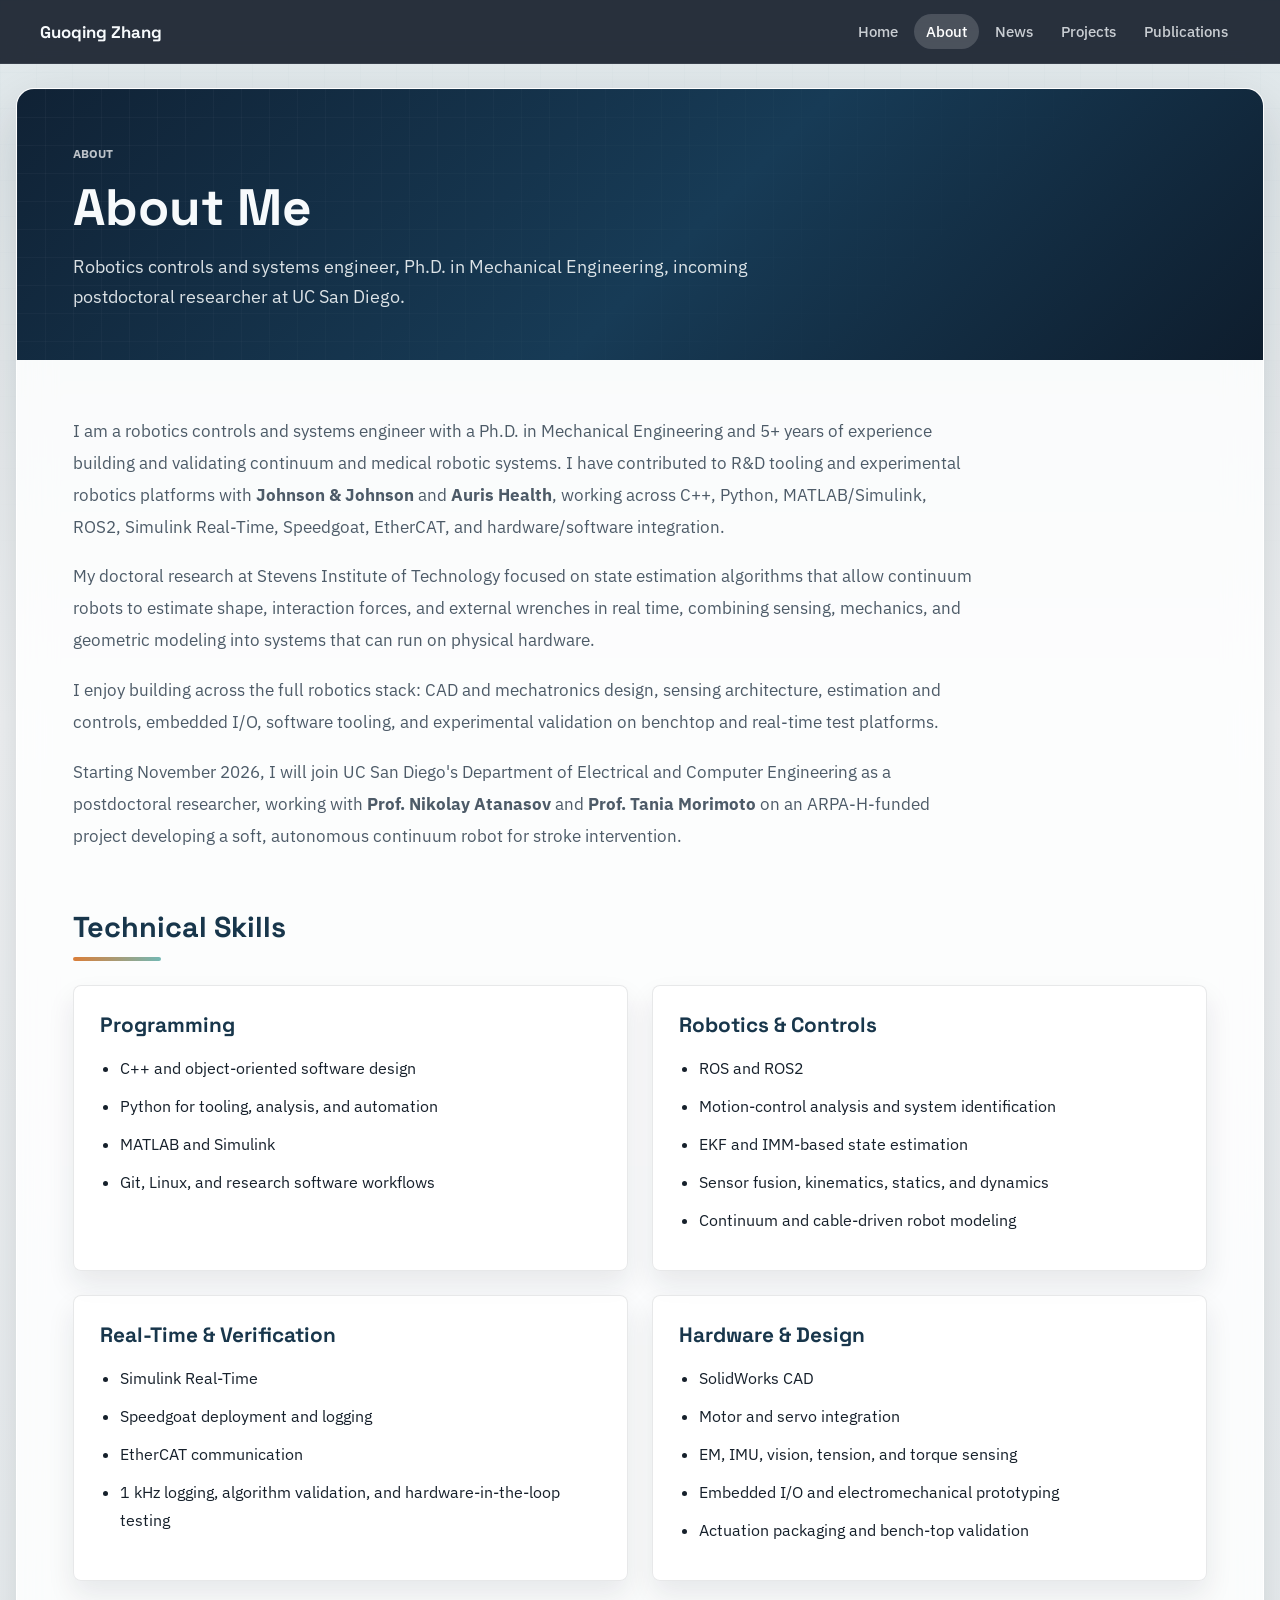
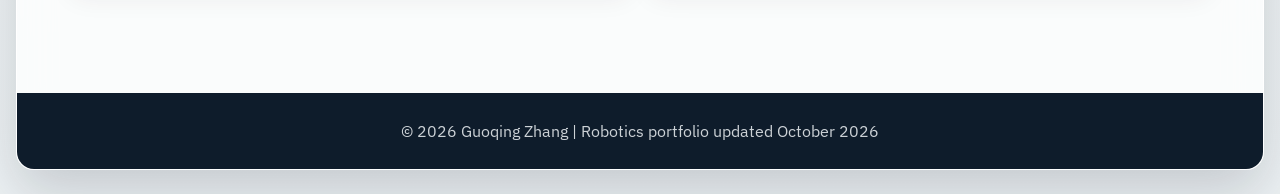
==== about.html @ 11a70479 "Split into multi-page site and update timeline with real milestones Restructures the single-page des" ====
<!DOCTYPE html>
<html lang="en">
<head>
    <meta charset="UTF-8">
    <meta name="viewport" content="width=device-width, initial-scale=1.0">
    <meta name="description" content="About Guoqing Zhang: Ph.D. in Mechanical Engineering, robotics controls and systems engineer, incoming postdoctoral researcher at UC San Diego.">
    <title>About | Guoqing Zhang</title>
    <link rel="icon" type="image/png" sizes="32x32" href="images/favicon-32.png">
    <link rel="icon" type="image/png" sizes="192x192" href="images/favicon-192.png">
    <link rel="apple-touch-icon" href="images/favicon-192.png">
    <meta property="og:type" content="website">
    <meta property="og:title" content="About | Guoqing Zhang">
    <meta property="og:description" content="Ph.D. in Mechanical Engineering building real-time estimation, control, and verification systems for continuum and medical robots.">
    <meta property="og:image" content="https://guoqingzhangwade.github.io/images/favicon-512.png">
    <meta property="og:url" content="https://guoqingzhangwade.github.io/about.html">
    <meta name="twitter:card" content="summary">
    <meta name="twitter:title" content="About | Guoqing Zhang">
    <meta name="twitter:image" content="https://guoqingzhangwade.github.io/images/favicon-512.png">
    <script>
        window.portfolioAnalytics = {
            goatcounterSite: "",
            allowLocal: false
        };
    </script>
    <script src="analytics.js"></script>
    <link rel="preconnect" href="https://fonts.googleapis.com">
    <link rel="preconnect" href="https://fonts.gstatic.com" crossorigin>
    <link href="https://fonts.googleapis.com/css2?family=IBM+Plex+Sans:wght@400;500;600;700&amp;family=Space+Grotesk:wght@500;700&amp;display=swap" rel="stylesheet">
    <link rel="stylesheet" href="style.css">
</head>
<body>
    <nav class="sitenav" aria-label="Site navigation">
        <div class="sitenav-inner">
            <a href="index.html" class="sitenav-brand">Guoqing Zhang</a>
            <div class="sitenav-links">
                <a href="index.html">Home</a>
                <a href="about.html" class="active" aria-current="page">About</a>
                <a href="news.html">News</a>
                <a href="projects.html">Projects</a>
                <a href="publications.html">Publications</a>
            </div>
        </div>
    </nav>
    <div class="container">
        <header class="page-header">
            <div class="page-header-inner">
                <p class="eyebrow">About</p>
                <h1>About Me</h1>
                <p class="page-lede">
                    Robotics controls and systems engineer, Ph.D. in Mechanical Engineering,
                    incoming postdoctoral researcher at UC San Diego.
                </p>
            </div>
        </header>

        <main class="content">
            <section class="about">
                <p>
                    I am a robotics controls and systems engineer with a Ph.D. in Mechanical Engineering
                    and 5+ years of experience building and validating continuum and medical robotic
                    systems. I have contributed to R&amp;D tooling and experimental robotics platforms with
                    <strong>Johnson &amp; Johnson</strong> and <strong>Auris Health</strong>, working across
                    C++, Python, MATLAB/Simulink, ROS2, Simulink Real-Time, Speedgoat, EtherCAT, and
                    hardware/software integration.
                </p>
                <p>
                    My doctoral research at Stevens Institute of Technology focused on state estimation
                    algorithms that allow continuum robots to estimate shape, interaction forces, and
                    external wrenches in real time, combining sensing, mechanics, and geometric modeling
                    into systems that can run on physical hardware.
                </p>
                <p>
                    I enjoy building across the full robotics stack: CAD and mechatronics design,
                    sensing architecture, estimation and controls, embedded I/O, software tooling, and
                    experimental validation on benchtop and real-time test platforms.
                </p>
                <p>
                    Starting November 2026, I will join UC San Diego's Department of Electrical and
                    Computer Engineering as a postdoctoral researcher, working with
                    <strong>Prof. Nikolay Atanasov</strong> and <strong>Prof. Tania Morimoto</strong> on an
                    ARPA-H-funded project developing a soft, autonomous continuum robot for stroke
                    intervention.
                </p>
            </section>

            <section class="skills-section">
                <h2>Technical Skills</h2>
                <div class="skills">
                    <div class="skill-category">
                        <h3>Programming</h3>
                        <ul>
                            <li>C++ and object-oriented software design</li>
                            <li>Python for tooling, analysis, and automation</li>
                            <li>MATLAB and Simulink</li>
                            <li>Git, Linux, and research software workflows</li>
                        </ul>
                    </div>
                    <div class="skill-category">
                        <h3>Robotics &amp; Controls</h3>
                        <ul>
                            <li>ROS and ROS2</li>
                            <li>Motion-control analysis and system identification</li>
                            <li>EKF and IMM-based state estimation</li>
                            <li>Sensor fusion, kinematics, statics, and dynamics</li>
                            <li>Continuum and cable-driven robot modeling</li>
                        </ul>
                    </div>
                    <div class="skill-category">
                        <h3>Real-Time &amp; Verification</h3>
                        <ul>
                            <li>Simulink Real-Time</li>
                            <li>Speedgoat deployment and logging</li>
                            <li>EtherCAT communication</li>
                            <li>1 kHz logging, algorithm validation, and hardware-in-the-loop testing</li>
                        </ul>
                    </div>
                    <div class="skill-category">
                        <h3>Hardware &amp; Design</h3>
                        <ul>
                            <li>SolidWorks CAD</li>
                            <li>Motor and servo integration</li>
                            <li>EM, IMU, vision, tension, and torque sensing</li>
                            <li>Embedded I/O and electromechanical prototyping</li>
                            <li>Actuation packaging and bench-top validation</li>
                        </ul>
                    </div>
                </div>
            </section>
        </main>

        <footer>
            <p>&copy; 2026 Guoqing Zhang | Robotics portfolio updated October 2026</p>
        </footer>
    </div>
</body>
</html>
---- style.css ----
﻿:root {
    --bg-deep: #0a1220;
    --bg-panel: #10263d;
    --bg-surface: #f4f7f8;
    --bg-card: rgba(255, 255, 255, 0.92);
    --bg-muted: #e7eef1;
    --text-main: #16202b;
    --text-soft: #4d5b68;
    --text-muted: #768390;
    --line: rgba(22, 32, 43, 0.1);
    --primary: #18364b;
    --secondary: #2e6c82;
    --accent: #db7e38;
    --accent-soft: #f3c08c;
    --mint: #73b8b4;
    --shadow-lg: 0 22px 56px rgba(10, 18, 32, 0.18);
    --shadow-md: 0 14px 28px rgba(17, 31, 45, 0.09);
    --radius-xl: 18px;
    --radius-lg: 8px;
    --radius-md: 8px;
    --radius-sm: 6px;
    --font-body: "IBM Plex Sans", "Segoe UI", sans-serif;
    --font-display: "Space Grotesk", "Segoe UI", sans-serif;
}

* {
    box-sizing: border-box;
    margin: 0;
    padding: 0;
}

html {
    scroll-behavior: smooth;
}

body {
    min-height: 100vh;
    font-family: var(--font-body);
    color: var(--text-main);
    background: linear-gradient(180deg, #dfe7ea 0%, #f5f7f8 40%, #edf2f4 100%);
}

body::before {
    content: "";
    position: fixed;
    inset: 0;
    pointer-events: none;
    background-image:
        linear-gradient(rgba(24, 54, 75, 0.04) 1px, transparent 1px),
        linear-gradient(90deg, rgba(24, 54, 75, 0.04) 1px, transparent 1px);
    background-size: 36px 36px;
    -webkit-mask-image: linear-gradient(180deg, rgba(0, 0, 0, 0.3), transparent 75%);
    mask-image: linear-gradient(180deg, rgba(0, 0, 0, 0.3), transparent 75%);
}

.sitenav {
    position: sticky;
    top: 0;
    z-index: 20;
    background: rgba(10, 18, 32, 0.86);
    backdrop-filter: blur(14px);
    border-bottom: 1px solid rgba(255, 255, 255, 0.08);
}

.sitenav-inner {
    width: min(1320px, calc(100% - 32px));
    margin: 0 auto;
    display: flex;
    align-items: center;
    justify-content: space-between;
    gap: 16px;
    padding: 14px 24px;
}

.sitenav-brand {
    font-family: var(--font-display);
    font-weight: 700;
    color: #f7fafc;
    text-decoration: none;
    font-size: 1.05rem;
    white-space: nowrap;
}

.sitenav-links {
    display: flex;
    flex-wrap: wrap;
    gap: 4px;
    min-width: 0;
}

.sitenav-links a {
    color: rgba(247, 250, 252, 0.78);
    text-decoration: none;
    font-size: 0.92rem;
    font-weight: 500;
    padding: 8px 12px;
    border-radius: 999px;
    transition: background 0.2s ease, color 0.2s ease;
}

.sitenav-links a:hover,
.sitenav-links a:focus-visible {
    background: rgba(255, 255, 255, 0.12);
    color: #f7fafc;
}

.sitenav-links a.active {
    background: rgba(255, 255, 255, 0.16);
    color: #fff;
}

.container {
    width: min(1320px, calc(100% - 32px));
    margin: 24px auto;
    background: rgba(255, 255, 255, 0.72);
    backdrop-filter: blur(18px);
    border: 1px solid rgba(255, 255, 255, 0.8);
    border-radius: var(--radius-xl);
    overflow: hidden;
    box-shadow: var(--shadow-lg);
}

section[id] {
    scroll-margin-top: 84px;
}

.hero {
    position: relative;
    display: grid;
    grid-template-columns: minmax(0, 1.8fr) minmax(280px, 0.9fr);
    gap: 32px;
    padding: 72px 56px;
    color: #f7fafc;
    background: linear-gradient(135deg, #102235 0%, #173b56 54%, #0e1d2d 100%);
}

.hero::before,
.page-header::before {
    content: "";
    position: absolute;
    inset: 0;
    background:
        linear-gradient(rgba(255, 255, 255, 0.08) 1px, transparent 1px),
        linear-gradient(90deg, rgba(255, 255, 255, 0.08) 1px, transparent 1px);
    background-size: 28px 28px;
    -webkit-mask-image: linear-gradient(135deg, rgba(0, 0, 0, 0.45), transparent 85%);
    mask-image: linear-gradient(135deg, rgba(0, 0, 0, 0.45), transparent 85%);
}

.page-header {
    position: relative;
    padding: 56px 56px 48px;
    color: #f7fafc;
    background: linear-gradient(135deg, #102235 0%, #173b56 54%, #0e1d2d 100%);
}

.page-header-inner {
    position: relative;
    z-index: 1;
    max-width: 760px;
}

.page-header .eyebrow {
    color: rgba(255, 255, 255, 0.72);
    margin-bottom: 14px;
}

.page-header h1 {
    font-family: var(--font-display);
    font-size: clamp(2.2rem, 4vw, 3.2rem);
    margin-bottom: 12px;
}

.page-lede {
    font-size: 1.1rem;
    line-height: 1.7;
    color: rgba(247, 250, 252, 0.88);
}

.header-content,
.hero-panel {
    position: relative;
    z-index: 1;
}

.eyebrow,
.company,
.card-label,
.item-label,
.panel-label {
    text-transform: uppercase;
    letter-spacing: 0;
    font-size: 0.78rem;
    font-weight: 700;
}

.eyebrow {
    color: rgba(255, 255, 255, 0.72);
    margin-bottom: 16px;
}

.hero-identity {
    display: flex;
    align-items: center;
    gap: 28px;
    margin-bottom: 20px;
}

.hero-photo {
    width: 128px;
    height: 128px;
    border-radius: 50%;
    object-fit: cover;
    border: 3px solid rgba(255, 255, 255, 0.22);
    box-shadow: var(--shadow-md);
    flex-shrink: 0;
}

.hero h1 {
    font-family: var(--font-display);
    font-size: clamp(3rem, 7vw, 5.4rem);
    line-height: 0.95;
    letter-spacing: 0;
    margin-bottom: 14px;
}

.tagline {
    max-width: 650px;
    font-size: 1.24rem;
    line-height: 1.7;
    color: rgba(247, 250, 252, 0.9);
    margin-bottom: 0;
}

.location {
    color: rgba(247, 250, 252, 0.72);
    margin-bottom: 28px;
}

.hero-highlights,
.links,
.tags {
    display: flex;
    flex-wrap: wrap;
    gap: 12px;
}

.hero-highlights {
    margin-bottom: 28px;
}

.hero-highlights span {
    padding: 10px 14px;
    border-radius: 999px;
    background: rgba(255, 255, 255, 0.1);
    border: 1px solid rgba(255, 255, 255, 0.12);
    font-size: 0.95rem;
}

.links a {
    color: #f7fafc;
    text-decoration: none;
    padding: 12px 18px;
    border-radius: 999px;
    border: 1px solid rgba(255, 255, 255, 0.18);
    background: rgba(255, 255, 255, 0.09);
    transition: transform 0.25s ease, background 0.25s ease, border-color 0.25s ease;
}

.links a:focus-visible,
.action-link:focus-visible {
    outline: 3px solid rgba(243, 192, 140, 0.75);
    outline-offset: 3px;
}

.links a:hover {
    transform: translateY(-2px);
    background: rgba(255, 255, 255, 0.16);
    border-color: rgba(255, 255, 255, 0.28);
}

.hero-panel {
    align-self: end;
    padding: 28px;
    border-radius: var(--radius-lg);
    background: rgba(8, 17, 28, 0.28);
    border: 1px solid rgba(255, 255, 255, 0.1);
    backdrop-filter: blur(12px);
}

.panel-label {
    color: var(--accent-soft);
    margin-bottom: 18px;
}

.hero-panel ul {
    list-style: none;
    display: grid;
    gap: 16px;
}

.hero-panel li {
    position: relative;
    padding-left: 18px;
    color: rgba(247, 250, 252, 0.9);
    line-height: 1.6;
}

.hero-panel li::before {
    content: "";
    position: absolute;
    top: 10px;
    left: 0;
    width: 8px;
    height: 8px;
    border-radius: 50%;
    background: var(--accent);
}

.content {
    padding: 56px;
}

section {
    margin-bottom: 56px;
}

h2,
.skill-category h3,
.showcase-body h3,
.project h3 {
    font-family: var(--font-display);
}

h2 {
    position: relative;
    margin-bottom: 24px;
    padding-bottom: 16px;
    font-size: clamp(1.8rem, 2vw, 2.4rem);
    color: var(--primary);
}

h2::after {
    content: "";
    position: absolute;
    left: 0;
    bottom: 0;
    width: 88px;
    height: 4px;
    border-radius: 999px;
    background: linear-gradient(90deg, var(--accent), var(--mint));
}

.section-heading p,
.about p,
.currently-item p,
.showcase-body p,
.project p,
.project li,
.media-caption,
.publication .venue {
    color: var(--text-soft);
}

.about p {
    max-width: 900px;
    line-height: 1.9;
    font-size: 1.05rem;
    margin-bottom: 18px;
}

.news-list {
    list-style: none;
    display: grid;
    gap: 14px;
}

.news-list li {
    display: grid;
    grid-template-columns: 110px 1fr;
    gap: 18px;
    align-items: baseline;
    padding: 16px 20px;
    border-radius: var(--radius-md);
    background: var(--bg-card);
    border: 1px solid var(--line);
    box-shadow: var(--shadow-md);
}

.news-list time {
    font-family: var(--font-display);
    font-weight: 700;
    font-size: 0.86rem;
    color: var(--secondary);
    text-transform: uppercase;
}

.news-list li span {
    color: var(--text-soft);
    line-height: 1.6;
}

.currently {
    padding: 30px;
    border-radius: var(--radius-lg);
    background: linear-gradient(135deg, rgba(231, 238, 241, 0.92), rgba(243, 247, 248, 0.96));
    border: 1px solid rgba(24, 54, 75, 0.08);
}

.currently-items {
    display: grid;
    grid-template-columns: repeat(3, minmax(0, 1fr));
    gap: 20px;
}

.currently-item,
.skill-category,
.showcase-card,
.project,
.publication {
    background: var(--bg-card);
    border: 1px solid var(--line);
    box-shadow: var(--shadow-md);
}

.currently-item {
    padding: 22px;
    border-radius: var(--radius-md);
}

.item-label {
    display: inline-block;
    color: var(--secondary);
    margin-bottom: 12px;
}

.section-heading {
    margin-bottom: 24px;
}

.section-heading p {
    max-width: 760px;
    line-height: 1.8;
}

.showcase-grid {
    display: grid;
    grid-template-columns: repeat(2, minmax(0, 1fr));
    gap: 24px;
}

.showcase-card {
    overflow: hidden;
    border-radius: var(--radius-lg);
    transition: transform 0.3s ease, box-shadow 0.3s ease;
}

.showcase-card:hover,
.project:hover,
.skill-category:hover,
.publication:hover {
    transform: translateY(-4px);
    box-shadow: 0 20px 40px rgba(17, 31, 45, 0.14);
}

.showcase-image,
.project-image {
    display: block;
    width: 100%;
    height: auto;
    aspect-ratio: 16 / 10;
    object-fit: cover;
    background: #d5e0e6;
}

.project-image-portrait {
    height: min(70vh, 560px);
    object-fit: contain;
    background: linear-gradient(180deg, #dfe7ea, #eef3f5);
}

.project-image-contain {
    object-fit: contain;
    background: linear-gradient(180deg, #dfe7ea, #eef3f5);
}

.showcase-image-contain {
    object-fit: contain;
    background: linear-gradient(180deg, #dfe7ea, #eef3f5);
}

.showcase-body {
    padding: 24px;
}

.card-label {
    color: var(--secondary);
    margin-bottom: 12px;
}

.showcase-body h3 {
    margin-bottom: 12px;
    font-size: 1.45rem;
    color: var(--primary);
}

.showcase-body p {
    line-height: 1.75;
}

.showcase-stats {
    display: grid;
    gap: 10px;
    margin-top: 18px;
}

.showcase-stats span {
    padding: 12px 14px;
    border-radius: var(--radius-sm);
    background: #f5f9fa;
    border: 1px solid rgba(46, 108, 130, 0.12);
    color: var(--text-main);
    font-size: 0.93rem;
    line-height: 1.6;
}

.showcase-actions {
    display: flex;
    flex-wrap: wrap;
    gap: 12px;
    margin-top: 18px;
    margin-bottom: 18px;
}

.action-link {
    display: inline-flex;
    align-items: center;
    justify-content: center;
    padding: 11px 16px;
    border-radius: 999px;
    text-decoration: none;
    font-weight: 600;
    transition: transform 0.25s ease, box-shadow 0.25s ease, background 0.25s ease;
}

.action-link:hover {
    transform: translateY(-2px);
    box-shadow: 0 12px 24px rgba(17, 31, 45, 0.12);
}

.action-link-primary {
    background: var(--primary);
    color: #f7fafc;
}

.action-link-secondary {
    background: #eef5f6;
    color: var(--primary);
    border: 1px solid rgba(46, 108, 130, 0.14);
}

.tag {
    display: inline-flex;
    align-items: center;
    padding: 8px 12px;
    border-radius: 999px;
    background: #eef5f6;
    border: 1px solid rgba(46, 108, 130, 0.14);
    color: var(--secondary);
    font-size: 0.87rem;
    font-weight: 600;
}

.skills {
    display: grid;
    grid-template-columns: repeat(2, minmax(0, 1fr));
    gap: 24px;
}

.skill-category {
    padding: 26px;
    border-radius: var(--radius-md);
    transition: transform 0.3s ease, box-shadow 0.3s ease;
}

.skill-category h3 {
    margin-bottom: 16px;
    color: var(--primary);
    font-size: 1.3rem;
}

.skill-category ul,
.project ul {
    padding-left: 20px;
}

.skill-category li,
.project li {
    line-height: 1.75;
    margin-bottom: 10px;
}

.project {
    padding: 30px;
    margin-bottom: 24px;
    border-radius: var(--radius-lg);
    transition: transform 0.3s ease, box-shadow 0.3s ease;
    background: linear-gradient(180deg, rgba(255, 255, 255, 0.96), rgba(248, 251, 252, 0.98));
}

.project-header {
    display: flex;
    justify-content: space-between;
    align-items: flex-start;
    gap: 20px;
    margin-bottom: 18px;
}

.company {
    color: var(--secondary);
    margin-bottom: 8px;
}

.project h3 {
    font-size: 1.5rem;
    color: var(--primary);
}

.date {
    color: var(--text-muted);
    white-space: nowrap;
}

.project p,
.project ul {
    line-height: 1.8;
    margin-bottom: 16px;
}

.metrics {
    margin-top: 8px;
    padding: 16px 18px;
    border-radius: var(--radius-sm);
    background: linear-gradient(135deg, rgba(115, 184, 180, 0.12), rgba(243, 192, 140, 0.16));
    border: 1px solid rgba(115, 184, 180, 0.2);
    color: var(--text-main);
}

.project-media {
    margin-top: 22px;
    overflow: hidden;
    border-radius: var(--radius-lg);
    border: 1px solid rgba(16, 38, 61, 0.18);
    background: #10263d;
}

.media-caption {
    padding: 14px 18px 18px;
    background: linear-gradient(180deg, rgba(16, 38, 61, 0), rgba(16, 38, 61, 0.92));
    color: rgba(240, 246, 248, 0.9);
}

.publication {
    padding: 22px;
    margin-bottom: 18px;
    border-radius: var(--radius-md);
    transition: transform 0.3s ease, box-shadow 0.3s ease;
}

.publication-media {
    display: grid;
    grid-template-columns: 220px 1fr;
    gap: 22px;
    padding: 0;
    overflow: hidden;
}

.publication-thumb {
    display: block;
    width: 100%;
    height: 100%;
    min-height: 160px;
    object-fit: cover;
    background: linear-gradient(180deg, #dfe7ea, #eef3f5);
}

.publication-body {
    padding: 22px 22px 22px 0;
}

.publication-actions {
    display: flex;
    flex-wrap: wrap;
    gap: 10px;
    margin-top: 14px;
}

.pub-note {
    margin-top: 12px;
    font-size: 0.9rem;
    color: var(--text-muted);
}

.home-news-preview {
    display: grid;
    gap: 12px;
    margin-bottom: 20px;
}

.home-news-preview li {
    display: grid;
    grid-template-columns: 110px 1fr;
    gap: 18px;
    align-items: baseline;
    padding: 14px 18px;
    border-radius: var(--radius-md);
    background: var(--bg-card);
    border: 1px solid var(--line);
    box-shadow: var(--shadow-md);
    list-style: none;
}

.home-news-preview time {
    font-family: var(--font-display);
    font-weight: 700;
    font-size: 0.86rem;
    color: var(--secondary);
    text-transform: uppercase;
}

.home-news-preview span {
    color: var(--text-soft);
    line-height: 1.6;
}

.section-footnote {
    margin-top: 18px;
}

.section-footnote a {
    color: var(--secondary);
    font-weight: 600;
    text-decoration: none;
}

.section-footnote a:hover {
    text-decoration: underline;
}

.publication .authors {
    margin-bottom: 8px;
    color: var(--text-main);
    font-weight: 600;
}

.publication .title {
    margin-bottom: 8px;
    color: var(--primary);
    font-size: 1.08rem;
    font-weight: 600;
}

.status {
    display: inline-flex;
    align-items: center;
    margin-left: 12px;
    padding: 4px 10px;
    border-radius: 999px;
    background: #28725f;
    color: white;
    font-size: 0.78rem;
    font-style: normal;
}

.status.in-prep {
    background: #3e6485;
}

.status.accepted {
    background: var(--accent);
}

footer {
    padding: 28px;
    text-align: center;
    color: rgba(247, 250, 252, 0.82);
    background: #0e1c2b;
}

@media (max-width: 1100px) {
    .hero {
        grid-template-columns: 1fr;
    }

    .hero-panel {
        max-width: 540px;
    }
}

@media (max-width: 840px) {
    .container {
        width: min(100% - 16px, 1320px);
        margin: 8px auto 24px;
    }

    .hero,
    .content {
        padding: 32px 22px;
    }

    .currently-items,
    .showcase-grid,
    .skills {
        grid-template-columns: 1fr;
    }

    .project-header {
        flex-direction: column;
    }

    .date {
        white-space: normal;
    }

    .sitenav-inner {
        padding: 12px 16px;
    }

    .sitenav-links {
        gap: 2px;
    }

    .sitenav-links a {
        font-size: 0.82rem;
        padding: 6px 9px;
    }

    .news-list li,
    .home-news-preview li {
        grid-template-columns: 1fr;
        gap: 4px;
    }

    .page-header {
        padding: 32px 22px;
    }

    .publication-media {
        grid-template-columns: 1fr;
    }

    .publication-thumb {
        aspect-ratio: 16 / 10;
        min-height: 0;
    }

    .publication-body {
        padding: 20px;
    }
}

@media (max-width: 560px) {
    .hero h1 {
        font-size: 2.6rem;
    }

    .tagline {
        font-size: 1.06rem;
    }

    .links a,
    .hero-highlights span,
    .tag {
        width: 100%;
        justify-content: center;
    }

    .hero-identity {
        flex-direction: column;
        align-items: flex-start;
        gap: 18px;
    }

    .hero-photo {
        width: 104px;
        height: 104px;
    }

    .sitenav-brand {
        display: none;
    }

    .sitenav-links {
        width: 100%;
        justify-content: space-between;
    }
}
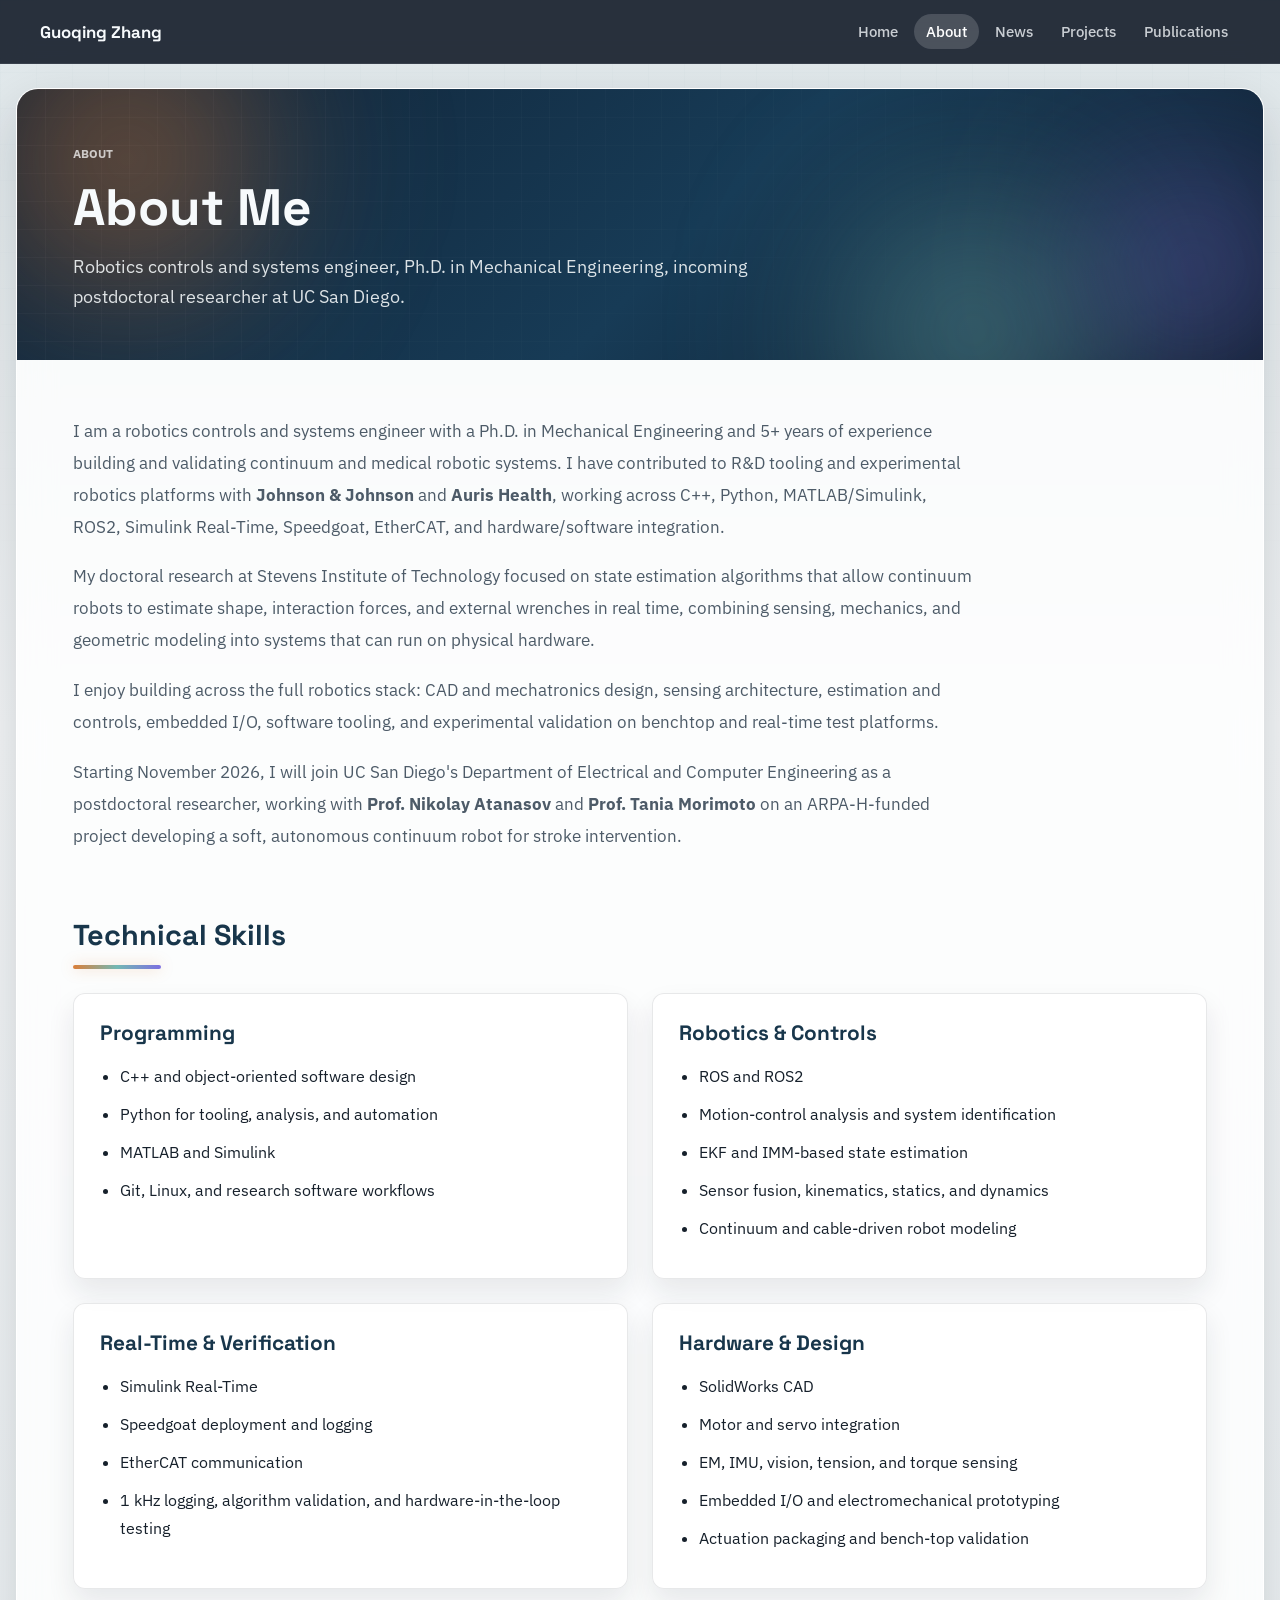
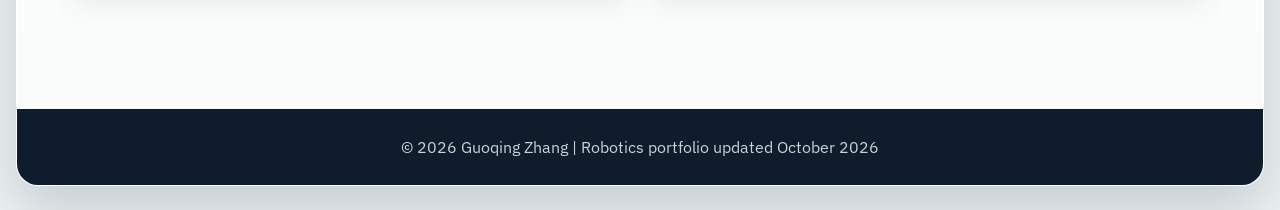
==== commit ced8b2e2: "Add animated aurora background and richer visual polish site-wide Replaces the flat navy hero/page-h" ====
--- a/about.html
+++ b/about.html
@@ -43,6 +43,11 @@
     </nav>
     <div class="container">
         <header class="page-header">
+            <div class="aurora" aria-hidden="true">
+                <span class="aurora-blob b1"></span>
+                <span class="aurora-blob b2"></span>
+                <span class="aurora-blob b3"></span>
+            </div>
             <div class="page-header-inner">
                 <p class="eyebrow">About</p>
                 <h1>About Me</h1>
--- a/style.css
+++ b/style.css
@@ -13,12 +13,13 @@
     --accent: #db7e38;
     --accent-soft: #f3c08c;
     --mint: #73b8b4;
+    --violet: #7c6fe0;
     --shadow-lg: 0 22px 56px rgba(10, 18, 32, 0.18);
     --shadow-md: 0 14px 28px rgba(17, 31, 45, 0.09);
-    --radius-xl: 18px;
-    --radius-lg: 8px;
-    --radius-md: 8px;
-    --radius-sm: 6px;
+    --radius-xl: 22px;
+    --radius-lg: 14px;
+    --radius-md: 12px;
+    --radius-sm: 10px;
     --font-body: "IBM Plex Sans", "Segoe UI", sans-serif;
     --font-display: "Space Grotesk", "Segoe UI", sans-serif;
 }
@@ -126,6 +127,7 @@
 
 .hero {
     position: relative;
+    overflow: hidden;
     display: grid;
     grid-template-columns: minmax(0, 1.8fr) minmax(280px, 0.9fr);
     gap: 32px;
@@ -147,8 +149,74 @@
     mask-image: linear-gradient(135deg, rgba(0, 0, 0, 0.45), transparent 85%);
 }
 
+.aurora {
+    position: absolute;
+    inset: 0;
+    z-index: 0;
+    overflow: hidden;
+    pointer-events: none;
+}
+
+.aurora-blob {
+    position: absolute;
+    border-radius: 50%;
+    filter: blur(70px);
+    opacity: 0.55;
+    mix-blend-mode: screen;
+    will-change: transform;
+}
+
+.aurora-blob.b1 {
+    width: 420px;
+    height: 420px;
+    top: -140px;
+    left: -100px;
+    background: radial-gradient(circle, var(--accent) 0%, transparent 70%);
+    animation: auroraDrift1 24s ease-in-out infinite;
+}
+
+.aurora-blob.b2 {
+    width: 380px;
+    height: 380px;
+    bottom: -160px;
+    right: 8%;
+    background: radial-gradient(circle, var(--mint) 0%, transparent 70%);
+    animation: auroraDrift2 28s ease-in-out infinite;
+}
+
+.aurora-blob.b3 {
+    width: 300px;
+    height: 300px;
+    top: 10%;
+    right: -80px;
+    background: radial-gradient(circle, var(--violet) 0%, transparent 70%);
+    animation: auroraDrift3 20s ease-in-out infinite;
+}
+
+@keyframes auroraDrift1 {
+    0%, 100% { transform: translate(0, 0) scale(1); }
+    50% { transform: translate(60px, 40px) scale(1.12); }
+}
+
+@keyframes auroraDrift2 {
+    0%, 100% { transform: translate(0, 0) scale(1); }
+    50% { transform: translate(-50px, -30px) scale(1.08); }
+}
+
+@keyframes auroraDrift3 {
+    0%, 100% { transform: translate(0, 0) scale(1); }
+    50% { transform: translate(-40px, 50px) scale(0.92); }
+}
+
+@media (prefers-reduced-motion: reduce) {
+    .aurora-blob {
+        animation: none;
+    }
+}
+
 .page-header {
     position: relative;
+    overflow: hidden;
     padding: 56px 56px 48px;
     color: #f7fafc;
     background: linear-gradient(135deg, #102235 0%, #173b56 54%, #0e1d2d 100%);
@@ -206,14 +274,22 @@
     margin-bottom: 20px;
 }
 
+.avatar-ring {
+    display: inline-block;
+    flex-shrink: 0;
+    padding: 3px;
+    border-radius: 50%;
+    background: linear-gradient(135deg, var(--accent), var(--mint), var(--violet));
+    box-shadow: var(--shadow-md);
+}
+
 .hero-photo {
+    display: block;
     width: 128px;
     height: 128px;
     border-radius: 50%;
     object-fit: cover;
-    border: 3px solid rgba(255, 255, 255, 0.22);
-    box-shadow: var(--shadow-md);
-    flex-shrink: 0;
+    border: 3px solid #102235;
 }
 
 .hero h1 {
@@ -322,7 +398,7 @@
 }
 
 section {
-    margin-bottom: 56px;
+    margin-bottom: 64px;
 }
 
 h2,
@@ -348,7 +424,8 @@
     width: 88px;
     height: 4px;
     border-radius: 999px;
-    background: linear-gradient(90deg, var(--accent), var(--mint));
+    background: linear-gradient(90deg, var(--accent), var(--mint), var(--violet));
+    box-shadow: 0 0 14px rgba(219, 126, 56, 0.35);
 }
 
 .section-heading p,
@@ -452,15 +529,15 @@
 .showcase-card {
     overflow: hidden;
     border-radius: var(--radius-lg);
-    transition: transform 0.3s ease, box-shadow 0.3s ease;
+    transition: transform 0.35s cubic-bezier(0.22, 1, 0.36, 1), box-shadow 0.35s cubic-bezier(0.22, 1, 0.36, 1);
 }
 
 .showcase-card:hover,
 .project:hover,
 .skill-category:hover,
 .publication:hover {
-    transform: translateY(-4px);
-    box-shadow: 0 20px 40px rgba(17, 31, 45, 0.14);
+    transform: translateY(-6px);
+    box-shadow: 0 24px 48px rgba(17, 31, 45, 0.16), 0 10px 24px rgba(219, 126, 56, 0.12);
 }
 
 .showcase-image,
@@ -549,8 +626,12 @@
 }
 
 .action-link-primary {
-    background: var(--primary);
+    background: linear-gradient(135deg, var(--primary), var(--secondary));
     color: #f7fafc;
+}
+
+.action-link-primary:hover {
+    box-shadow: 0 14px 28px rgba(46, 108, 130, 0.3);
 }
 
 .action-link-secondary {
@@ -569,6 +650,12 @@
     color: var(--secondary);
     font-size: 0.87rem;
     font-weight: 600;
+    transition: transform 0.2s ease, background 0.2s ease;
+}
+
+.tag:hover {
+    transform: translateY(-1px);
+    background: #e4f1f2;
 }
 
 .skills {
@@ -580,7 +667,7 @@
 .skill-category {
     padding: 26px;
     border-radius: var(--radius-md);
-    transition: transform 0.3s ease, box-shadow 0.3s ease;
+    transition: transform 0.35s cubic-bezier(0.22, 1, 0.36, 1), box-shadow 0.35s cubic-bezier(0.22, 1, 0.36, 1);
 }
 
 .skill-category h3 {
@@ -604,7 +691,7 @@
     padding: 30px;
     margin-bottom: 24px;
     border-radius: var(--radius-lg);
-    transition: transform 0.3s ease, box-shadow 0.3s ease;
+    transition: transform 0.35s cubic-bezier(0.22, 1, 0.36, 1), box-shadow 0.35s cubic-bezier(0.22, 1, 0.36, 1);
     background: linear-gradient(180deg, rgba(255, 255, 255, 0.96), rgba(248, 251, 252, 0.98));
 }
 
@@ -664,7 +751,7 @@
     padding: 22px;
     margin-bottom: 18px;
     border-radius: var(--radius-md);
-    transition: transform 0.3s ease, box-shadow 0.3s ease;
+    transition: transform 0.35s cubic-bezier(0.22, 1, 0.36, 1), box-shadow 0.35s cubic-bezier(0.22, 1, 0.36, 1);
 }
 
 .publication-media {
@@ -770,14 +857,17 @@
     color: white;
     font-size: 0.78rem;
     font-style: normal;
+    box-shadow: 0 0 0 3px rgba(40, 114, 95, 0.14);
 }
 
 .status.in-prep {
     background: #3e6485;
+    box-shadow: 0 0 0 3px rgba(62, 100, 133, 0.14);
 }
 
 .status.accepted {
     background: var(--accent);
+    box-shadow: 0 0 0 3px rgba(219, 126, 56, 0.18);
 }
 
 footer {
